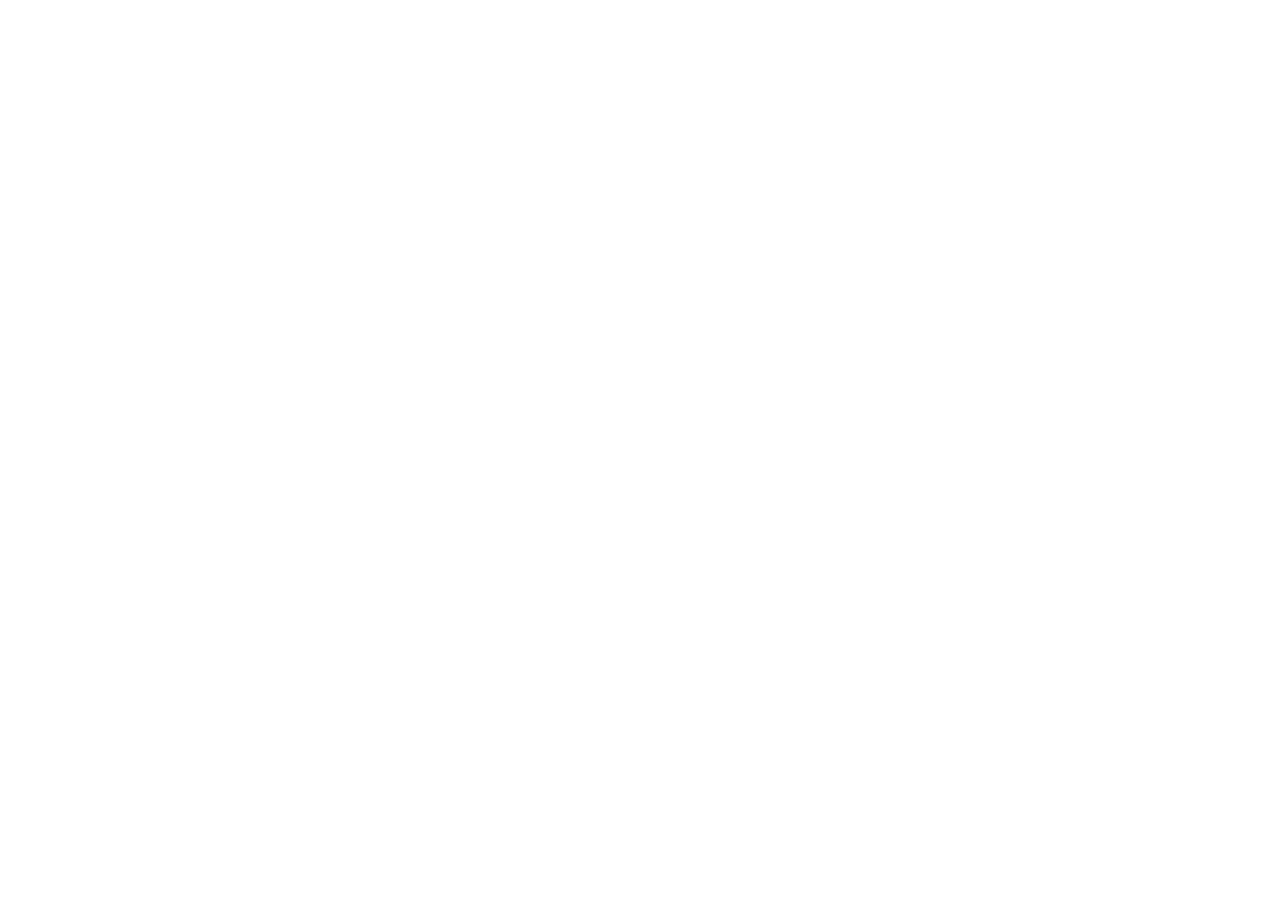
==== test.html @ e9448dde "added a test file" ====
<!DOCTYPE html>
<html>
  <head>
    <meta charset="utf-8">
    <title></title>
  </head>
  <body>
    <img src="https://maps.googleapis.com/maps/api/place/photo?maxwidth=800&photoreference=CmRdAAAAIUPtE8jP4IJgtm3t4DoZQ9BSnqmVowA1JxZFtn5WtwST8TB6QZsjLyNL9qs4_zYWeyrfQn2ItxD-kXaUTww6ddrHTMITojIutk2OPlXkQX7tqVnHSJJ1gQQgr3gsGPr_EhC5ee1y3-IXhvvhTl6v1WDiGhQUCM94ywiiswbqlzMEbb3WXcPLGA&key=AIzaSyBFlv4uNi9rTX6TCfzqCF--iGXdYn8h-W8" alt="">
  </body>
</html>
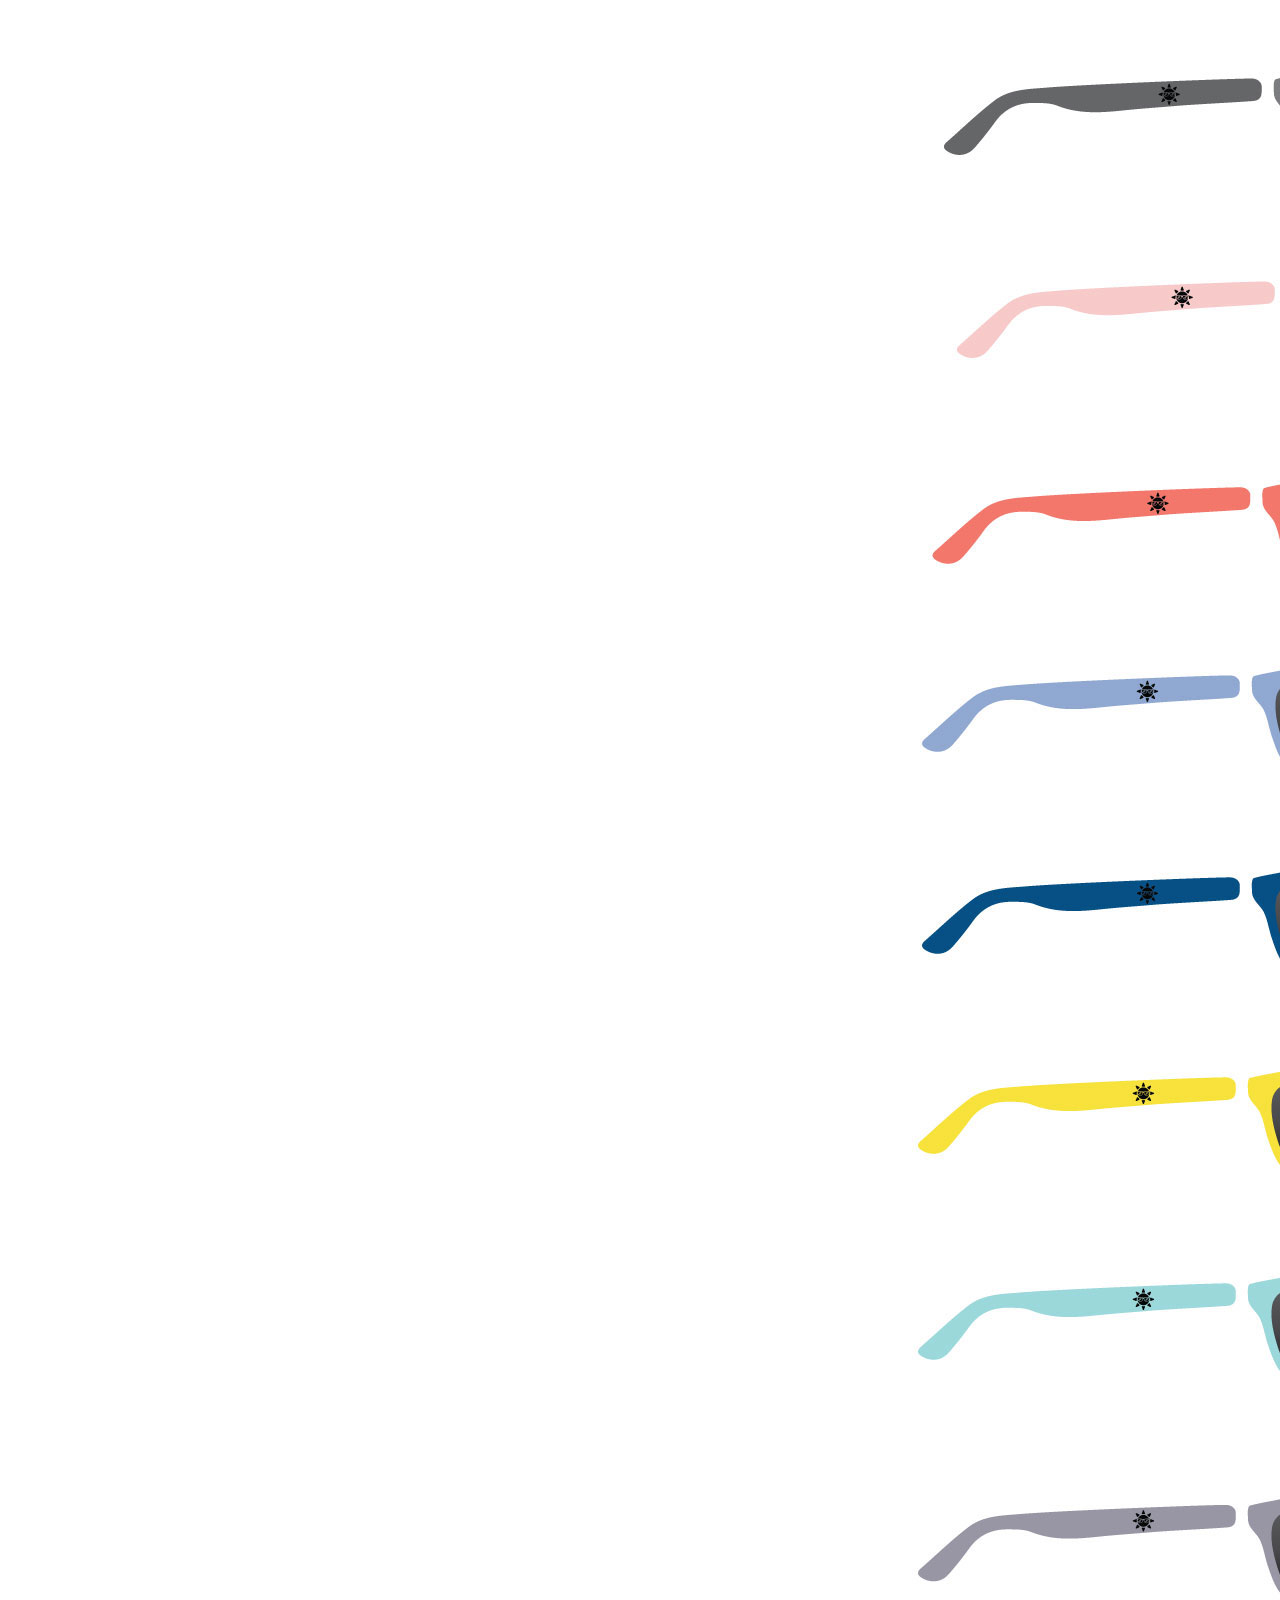
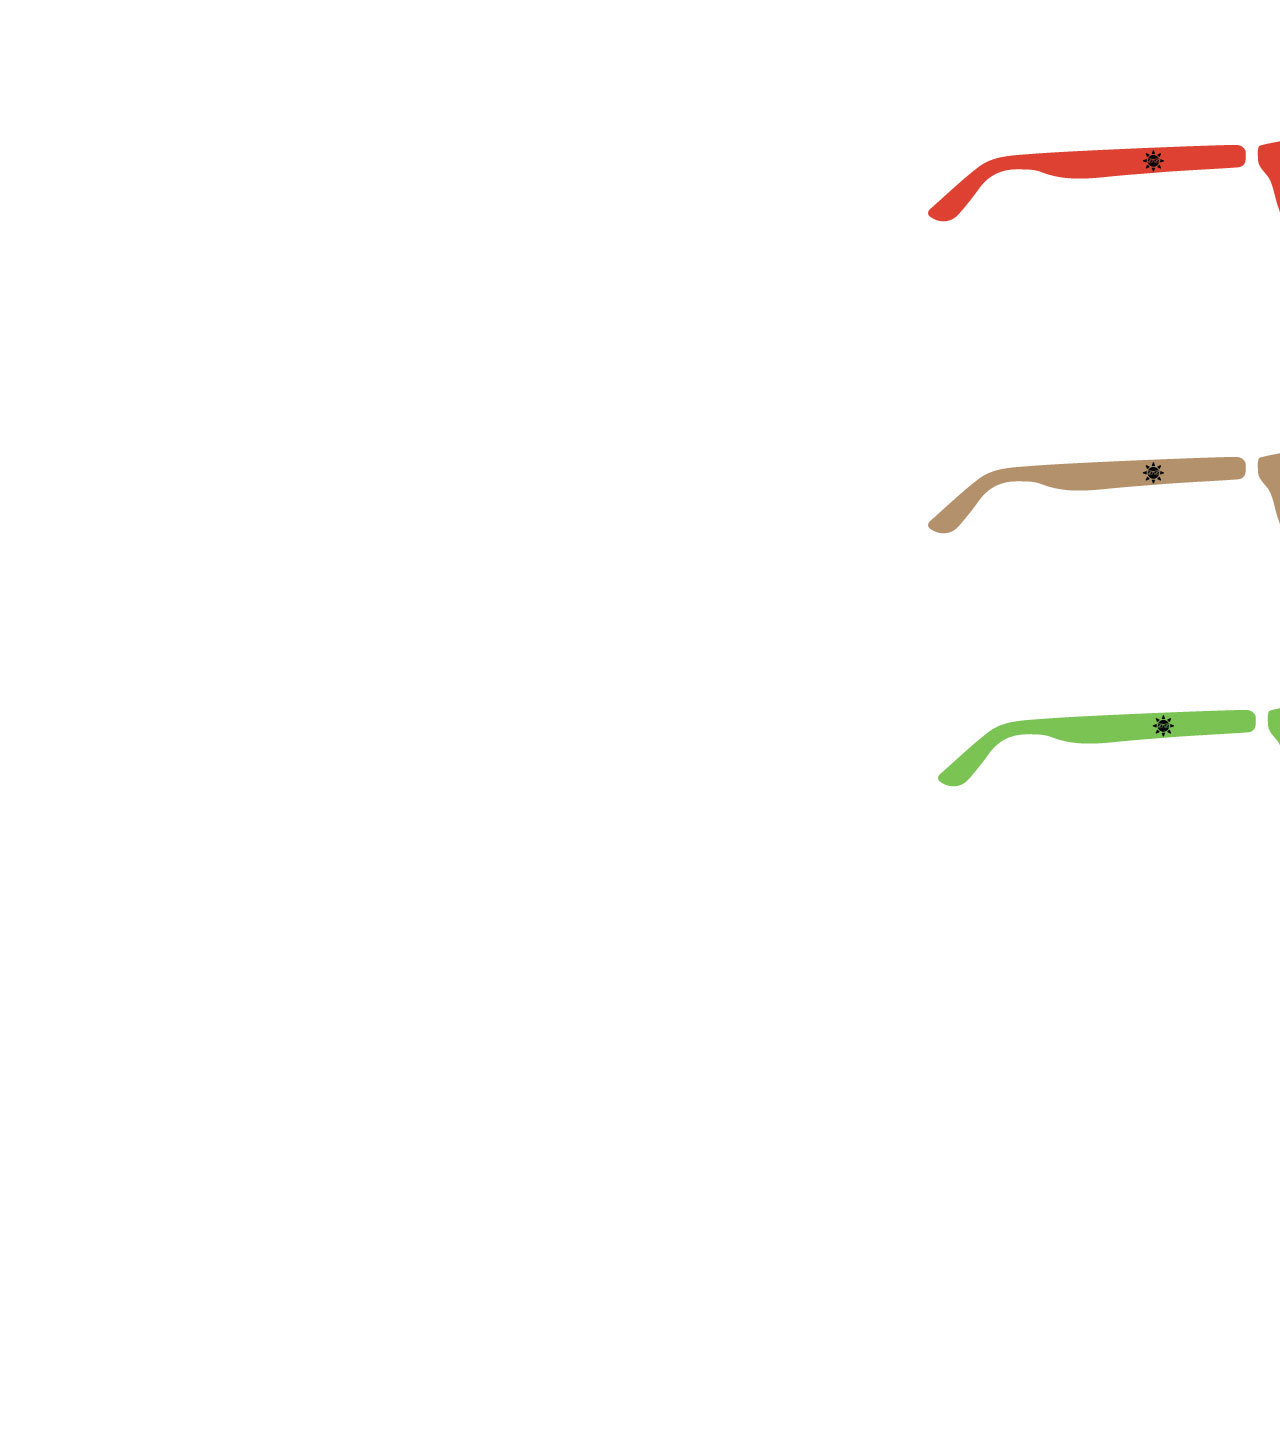
==== commit 0c4de13d: "did something" ====
--- a/test.html
+++ b/test.html
@@ -5,6 +5,7 @@
     <title></title>
   </head>
   <body>
+    <img src="resume/spring2016colors.jpg" alt="">
     <img src="https://maps.googleapis.com/maps/api/place/photo?maxwidth=800&photoreference=CmRdAAAAIUPtE8jP4IJgtm3t4DoZQ9BSnqmVowA1JxZFtn5WtwST8TB6QZsjLyNL9qs4_zYWeyrfQn2ItxD-kXaUTww6ddrHTMITojIutk2OPlXkQX7tqVnHSJJ1gQQgr3gsGPr_EhC5ee1y3-IXhvvhTl6v1WDiGhQUCM94ywiiswbqlzMEbb3WXcPLGA&key=AIzaSyBFlv4uNi9rTX6TCfzqCF--iGXdYn8h-W8" alt="">
   </body>
 </html>
